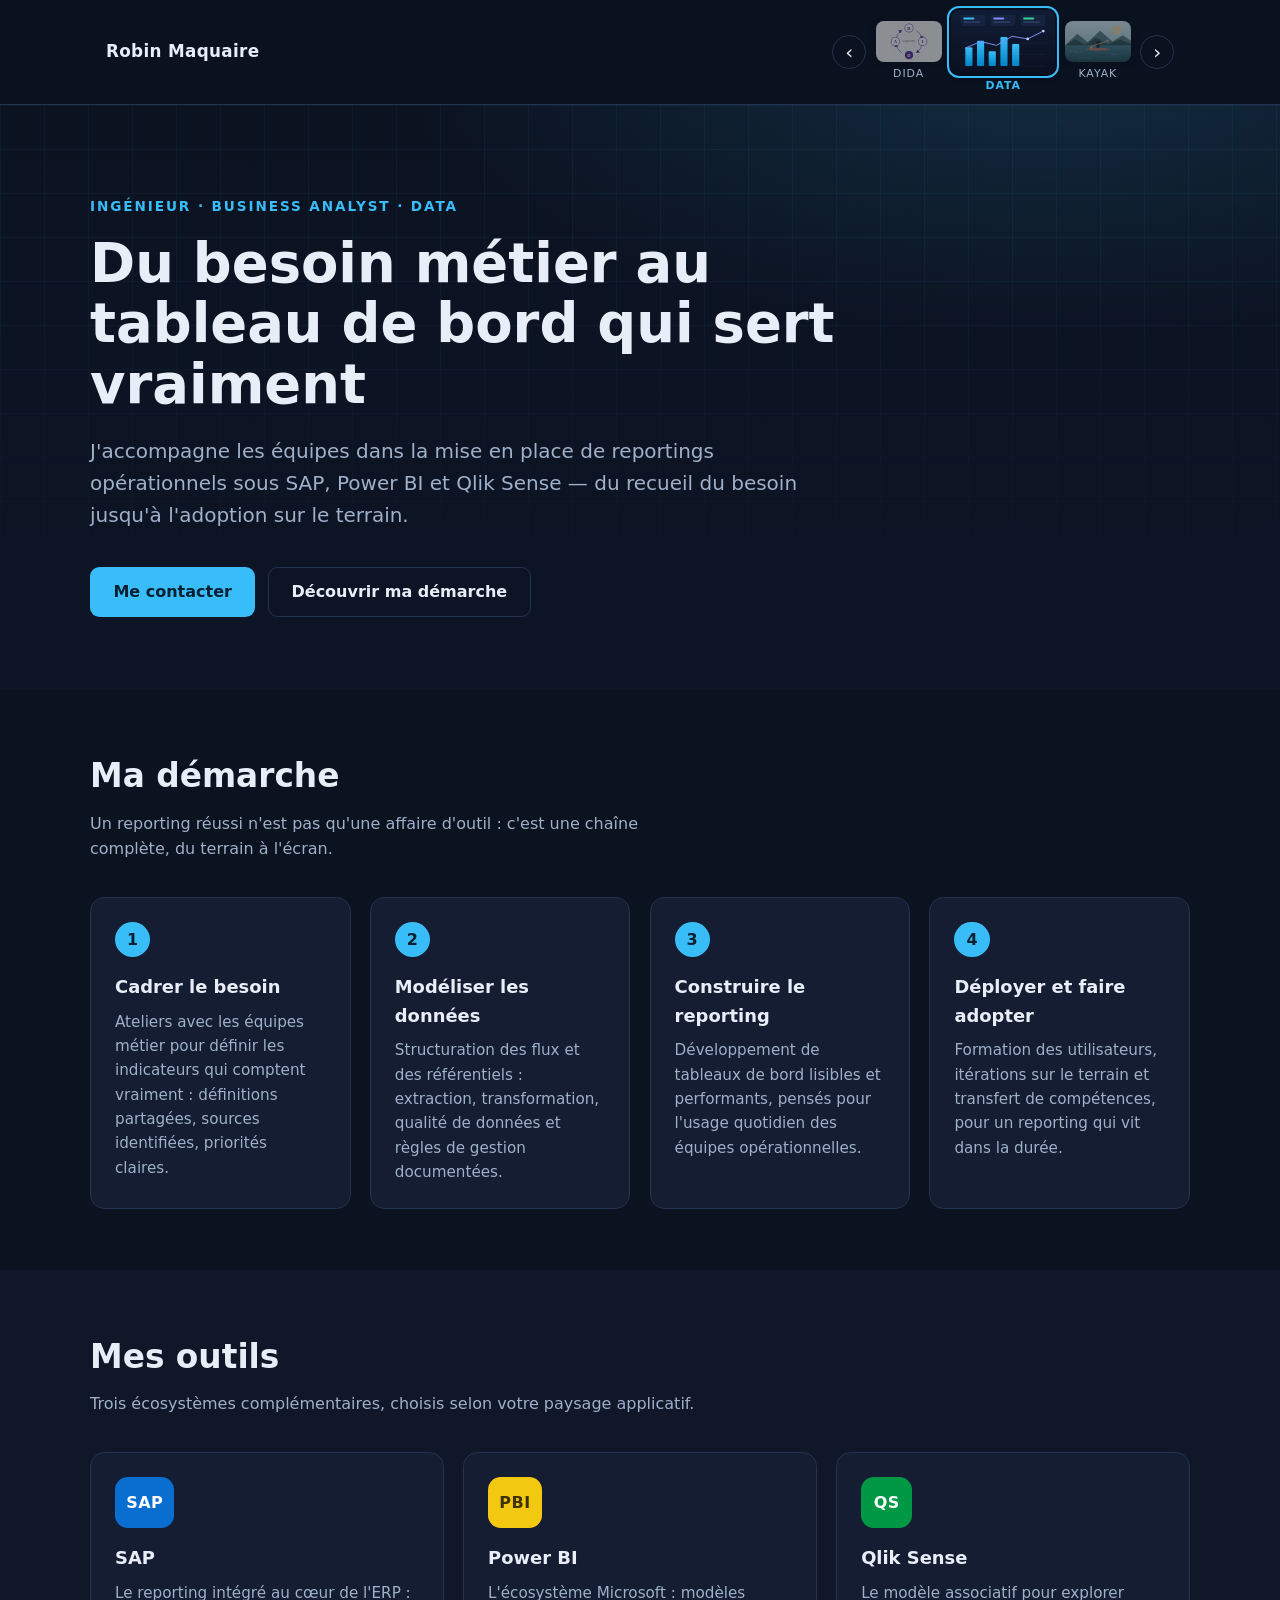
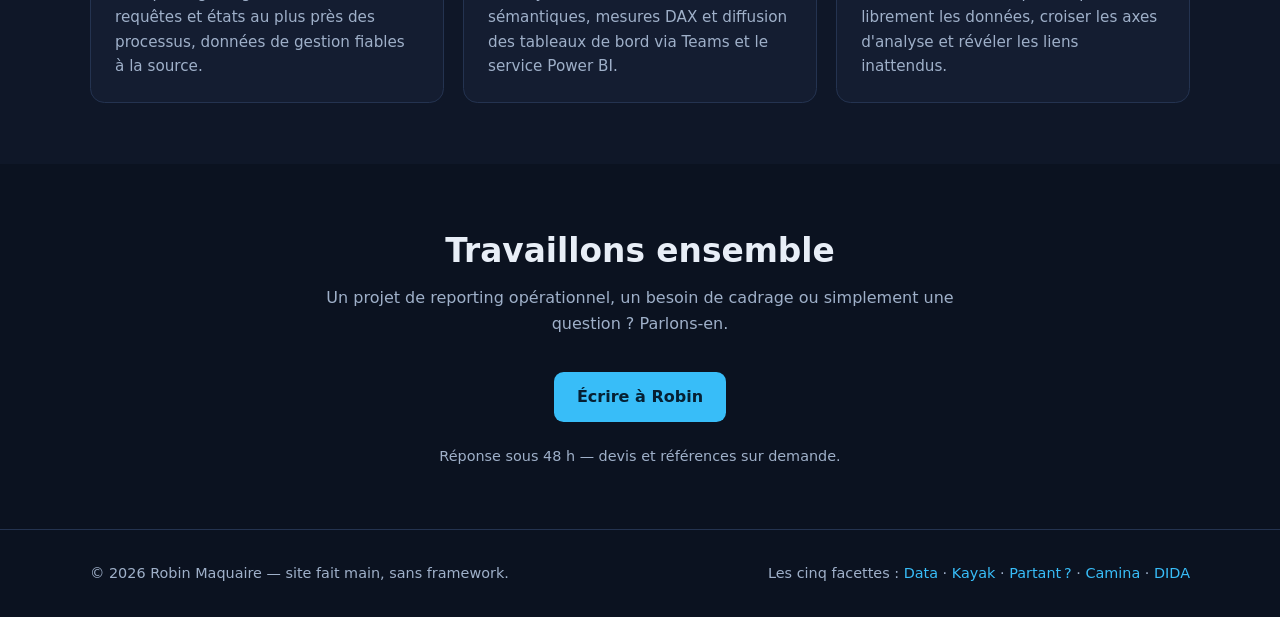
==== index.html @ f20de6e6 "Site personnel à cinq facettes Site vitrine écrit à la main (HTML/CSS/JS standard, sans framework ni" ====
<!DOCTYPE html>
<html lang="fr">
<head>
  <meta charset="utf-8">
  <meta name="viewport" content="width=device-width, initial-scale=1">
  <title>Robin Maquaire — Ingénieur &amp; Business Analyst Data</title>
  <meta name="description" content="Mise en place de reporting opérationnel sous SAP, Power BI et Qlik Sense : du recueil du besoin métier au tableau de bord déployé et adopté.">
  <link rel="icon" href="data:image/svg+xml,<svg xmlns='http://www.w3.org/2000/svg' viewBox='0 0 100 100'><text y='.9em' font-size='90'>📊</text></svg>">
  <link rel="stylesheet" href="css/common.css">
  <link rel="stylesheet" href="css/data.css">
</head>
<body data-facet="data">

  <header class="site-header">
    <div class="header-inner">
      <a class="brand" href="index.html">Robin Maquaire</a>
      <nav class="facet-carousel" aria-label="Changer de facette">
        <a class="fc-arrow" href="dida.html" aria-label="Facette précédente : DIDA">&#8249;</a>
        <a class="fc-item fc-side fc-item--dida" href="dida.html">
          <img src="assets/carousel-dida.svg" alt="Aller à la facette DIDA">
          <span class="fc-label">DIDA</span>
        </a>
        <span class="fc-item fc-center fc-item--data" aria-current="page">
          <img src="assets/carousel-data.svg" alt="">
          <span class="fc-label">Data</span>
        </span>
        <a class="fc-item fc-side fc-item--kayak" href="kayak.html">
          <img src="assets/carousel-kayak.svg" alt="Aller à la facette Kayak">
          <span class="fc-label">Kayak</span>
        </a>
        <a class="fc-arrow" href="kayak.html" aria-label="Facette suivante : Kayak">&#8250;</a>
      </nav>
    </div>
  </header>

  <main>

    <section class="hero hero--data">
      <div class="hero-inner">
        <span class="kicker">Ingénieur · Business Analyst · Data</span>
        <h1>Du besoin métier au tableau de bord qui sert vraiment</h1>
        <p class="lead">J'accompagne les équipes dans la mise en place de reportings opérationnels
          sous SAP, Power BI et Qlik Sense — du recueil du besoin jusqu'à l'adoption sur le terrain.</p>
        <div class="hero-actions">
          <a class="btn btn-primary" href="#contact">Me contacter</a>
          <a class="btn btn-ghost" href="#demarche">Découvrir ma démarche</a>
        </div>
      </div>
    </section>

    <section class="section" id="demarche">
      <div class="section-inner">
        <h2>Ma démarche</h2>
        <p class="section-sub">Un reporting réussi n'est pas qu'une affaire d'outil :
          c'est une chaîne complète, du terrain à l'écran.</p>
        <div class="cards">
          <article class="card">
            <span class="step-num">1</span>
            <h3>Cadrer le besoin</h3>
            <p>Ateliers avec les équipes métier pour définir les indicateurs qui comptent
              vraiment : définitions partagées, sources identifiées, priorités claires.</p>
          </article>
          <article class="card">
            <span class="step-num">2</span>
            <h3>Modéliser les données</h3>
            <p>Structuration des flux et des référentiels : extraction, transformation,
              qualité de données et règles de gestion documentées.</p>
          </article>
          <article class="card">
            <span class="step-num">3</span>
            <h3>Construire le reporting</h3>
            <p>Développement de tableaux de bord lisibles et performants, pensés pour
              l'usage quotidien des équipes opérationnelles.</p>
          </article>
          <article class="card">
            <span class="step-num">4</span>
            <h3>Déployer et faire adopter</h3>
            <p>Formation des utilisateurs, itérations sur le terrain et transfert de
              compétences, pour un reporting qui vit dans la durée.</p>
          </article>
        </div>
      </div>
    </section>

    <section class="section section--alt" id="outils">
      <div class="section-inner">
        <h2>Mes outils</h2>
        <p class="section-sub">Trois écosystèmes complémentaires, choisis selon votre paysage applicatif.</p>
        <div class="cards">
          <article class="card">
            <span class="tool-badge tool-sap">SAP</span>
            <h3>SAP</h3>
            <p>Le reporting intégré au cœur de l'ERP : requêtes et états au plus près
              des processus, données de gestion fiables à la source.</p>
          </article>
          <article class="card">
            <span class="tool-badge tool-pbi">PBI</span>
            <h3>Power BI</h3>
            <p>L'écosystème Microsoft : modèles sémantiques, mesures DAX et diffusion
              des tableaux de bord via Teams et le service Power BI.</p>
          </article>
          <article class="card">
            <span class="tool-badge tool-qlik">QS</span>
            <h3>Qlik Sense</h3>
            <p>Le modèle associatif pour explorer librement les données, croiser les
              axes d'analyse et révéler les liens inattendus.</p>
          </article>
        </div>
      </div>
    </section>

    <section class="section contact" id="contact">
      <div class="section-inner">
        <h2>Travaillons ensemble</h2>
        <p class="section-sub">Un projet de reporting opérationnel, un besoin de cadrage
          ou simplement une question&nbsp;? Parlons-en.</p>
        <a class="btn btn-primary" href="mailto:robin.maquaire@gmail.com?subject=Contact%20%E2%80%94%20Reporting%20data">Écrire à Robin</a>
        <p class="contact-note">Réponse sous 48&nbsp;h — devis et références sur demande.</p>
      </div>
    </section>

  </main>

  <footer class="site-footer">
    <div class="footer-inner">
      <span>© 2026 Robin Maquaire — site fait main, sans framework.</span>
      <span>Les cinq facettes&nbsp;:
        <a href="index.html">Data</a> ·
        <a href="kayak.html">Kayak</a> ·
        <a href="partant.html">Partant&#8201;?</a> ·
        <a href="camina.html">Camina</a> ·
        <a href="dida.html">DIDA</a>
      </span>
    </div>
  </footer>

  <script src="js/carousel.js"></script>
</body>
</html>
---- css/common.css ----
/* ============================================================
   common.css — structure et composants partagés par les 3 facettes.
   Les couleurs et polices viennent des variables définies dans
   le thème de chaque page (data.css, kayak.css, dida.css).
   ============================================================ */

*,
*::before,
*::after {
  box-sizing: border-box;
  margin: 0;
  padding: 0;
}

html {
  scroll-behavior: smooth;
}

body {
  font-family: var(--font-body, system-ui, "Segoe UI", Roboto, sans-serif);
  background: var(--bg);
  color: var(--text);
  line-height: 1.6;
  -webkit-font-smoothing: antialiased;
}

img {
  max-width: 100%;
  display: block;
}

a {
  color: var(--accent);
  text-decoration: none;
}

a:hover {
  text-decoration: underline;
}

section[id] {
  scroll-margin-top: 140px;
}

/* ============ Header + carrousel de facettes ============ */

.site-header {
  position: sticky;
  top: 0;
  z-index: 50;
  background: var(--header-bg);
  backdrop-filter: blur(10px);
  -webkit-backdrop-filter: blur(10px);
  border-bottom: 1px solid var(--border);
}

.header-inner {
  max-width: 1100px;
  margin: 0 auto;
  padding: 0.6rem 1rem;
  display: flex;
  align-items: center;
  justify-content: space-between;
  gap: 1rem;
}

.brand {
  font-weight: 700;
  font-size: 1.05rem;
  color: var(--text);
  letter-spacing: 0.02em;
  white-space: nowrap;
}

.brand:hover {
  text-decoration: none;
  color: var(--accent);
}

.facet-carousel {
  display: flex;
  align-items: center;
  gap: 0.6rem;
}

.fc-arrow {
  display: grid;
  place-items: center;
  width: 2.1rem;
  height: 2.1rem;
  border-radius: 50%;
  border: 1px solid var(--border);
  color: var(--text);
  font-size: 1.25rem;
  line-height: 1;
  transition: background 0.2s, transform 0.2s;
}

.fc-arrow:hover {
  background: var(--accent-soft);
  text-decoration: none;
  transform: scale(1.08);
}

.fc-item {
  display: flex;
  flex-direction: column;
  align-items: center;
  gap: 0.2rem;
  text-align: center;
}

.fc-item:hover {
  text-decoration: none;
}

.fc-item img {
  border-radius: 0.5rem;
  object-fit: cover;
  box-shadow: 0 2px 8px rgba(0, 0, 0, 0.25);
  transition: opacity 0.2s, filter 0.2s, transform 0.2s;
}

.fc-center img {
  width: 104px;
  height: 64px;
  outline: 2px solid var(--accent);
  outline-offset: 2px;
}

.fc-side img {
  width: 66px;
  height: 41px;
  opacity: 0.55;
  filter: saturate(0.5);
}

.fc-side:hover img {
  opacity: 1;
  filter: none;
  transform: translateY(-2px);
}

.fc-label {
  font-size: 0.68rem;
  letter-spacing: 0.09em;
  text-transform: uppercase;
  color: var(--muted);
}

.fc-center .fc-label {
  color: var(--accent);
  font-weight: 700;
}

/* Transition entre facettes : les vignettes glissent vers leur
   nouvelle position lors du changement de page. */
@view-transition {
  navigation: auto;
}

.fc-item--data img {
  view-transition-name: facet-data;
}

.fc-item--kayak img {
  view-transition-name: facet-kayak;
}

.fc-item--dida img {
  view-transition-name: facet-dida;
}

.fc-item--partant img {
  view-transition-name: facet-partant;
}

.fc-item--camina img {
  view-transition-name: facet-camina;
}

::view-transition-group(facet-data),
::view-transition-group(facet-kayak),
::view-transition-group(facet-dida),
::view-transition-group(facet-partant),
::view-transition-group(facet-camina) {
  animation-duration: 0.45s;
}

/* ============ Héros ============ */

.hero {
  position: relative;
  overflow: hidden;
  padding: 5.5rem 1.5rem 4.5rem;
}

.hero-inner {
  position: relative;
  z-index: 1;
  max-width: 1100px;
  margin: 0 auto;
}

.kicker {
  display: inline-block;
  font-size: 0.85rem;
  font-weight: 600;
  letter-spacing: 0.14em;
  text-transform: uppercase;
  color: var(--accent);
  margin-bottom: 1rem;
}

.hero h1 {
  font-family: var(--font-display, inherit);
  font-size: clamp(2.1rem, 5vw, 3.4rem);
  line-height: 1.12;
  max-width: 22ch;
}

.hero .lead {
  font-size: clamp(1.05rem, 2vw, 1.25rem);
  color: var(--muted);
  max-width: 58ch;
  margin-top: 1.2rem;
}

.hero-actions {
  display: flex;
  gap: 0.8rem;
  margin-top: 2.2rem;
  flex-wrap: wrap;
}

/* ============ Boutons ============ */

.btn {
  display: inline-block;
  padding: 0.72rem 1.4rem;
  border-radius: 0.6rem;
  font-weight: 600;
  border: 1px solid transparent;
  transition: filter 0.2s, background 0.2s, transform 0.2s;
}

.btn:hover {
  text-decoration: none;
  transform: translateY(-1px);
}

.btn-primary {
  background: var(--accent);
  color: var(--on-accent, #fff);
}

.btn-primary:hover {
  filter: brightness(1.1);
}

.btn-ghost {
  border-color: var(--border);
  color: var(--text);
}

.btn-ghost:hover {
  background: var(--accent-soft);
}

/* ============ Sections ============ */

.section {
  padding: 3.8rem 1.5rem;
}

.section-inner {
  max-width: 1100px;
  margin: 0 auto;
}

.section h2 {
  font-family: var(--font-display, inherit);
  font-size: clamp(1.5rem, 3vw, 2.05rem);
  margin-bottom: 0.5rem;
}

.section-sub {
  color: var(--muted);
  max-width: 62ch;
  margin-bottom: 2.2rem;
}

.section--alt {
  background: var(--surface-soft, var(--surface));
}

/* ============ Cartes ============ */

.cards {
  display: grid;
  gap: 1.2rem;
  grid-template-columns: repeat(auto-fit, minmax(235px, 1fr));
}

.card {
  background: var(--surface);
  border: 1px solid var(--border);
  border-radius: 0.9rem;
  padding: 1.5rem;
  transition: transform 0.2s, box-shadow 0.2s;
}

.card:hover {
  transform: translateY(-3px);
  box-shadow: 0 10px 28px rgba(0, 0, 0, 0.12);
}

.card h3 {
  margin-bottom: 0.5rem;
  font-size: 1.12rem;
}

.card p {
  color: var(--muted);
  font-size: 0.95rem;
}

.card .picto {
  display: grid;
  place-items: center;
  width: 3.1rem;
  height: 3.1rem;
  border-radius: 0.8rem;
  background: var(--accent-soft);
  font-size: 1.6rem;
  margin-bottom: 1rem;
}

.card .tag {
  display: inline-block;
  margin-top: 1rem;
  padding: 0.25rem 0.7rem;
  border-radius: 999px;
  background: var(--accent-soft);
  color: var(--accent);
  font-size: 0.8rem;
  font-weight: 600;
}

.step-num {
  display: grid;
  place-items: center;
  width: 2.2rem;
  height: 2.2rem;
  border-radius: 50%;
  background: var(--accent);
  color: var(--on-accent, #fff);
  font-weight: 700;
  margin-bottom: 1rem;
}

/* ============ Contact ============ */

.contact .section-inner {
  text-align: center;
}

.contact .section-sub {
  margin-left: auto;
  margin-right: auto;
}

.contact-note {
  margin-top: 1.4rem;
  color: var(--muted);
  font-size: 0.9rem;
}

/* ============ Pied de page ============ */

.site-footer {
  border-top: 1px solid var(--border);
  padding: 2rem 1.5rem;
  color: var(--muted);
  font-size: 0.9rem;
}

.footer-inner {
  max-width: 1100px;
  margin: 0 auto;
  display: flex;
  justify-content: space-between;
  align-items: center;
  gap: 1rem;
  flex-wrap: wrap;
}

/* ============ Responsive ============ */

@media (max-width: 780px) {
  .header-inner {
    flex-direction: column;
    gap: 0.35rem;
    padding: 0.5rem 0.8rem;
  }

  .brand {
    font-size: 0.95rem;
  }

  .fc-center img {
    width: 86px;
    height: 53px;
  }

  .fc-side img {
    width: 52px;
    height: 32px;
  }

  .hero {
    padding: 3.5rem 1.2rem 3rem;
  }

  .section {
    padding: 2.8rem 1.2rem;
  }

  section[id] {
    scroll-margin-top: 160px;
  }
}

@media (prefers-reduced-motion: reduce) {
  html {
    scroll-behavior: auto;
  }

  *,
  *::before,
  *::after {
    animation-duration: 0.01ms !important;
    transition-duration: 0.01ms !important;
  }
}
---- css/data.css ----
/* Thème Data — corporate, sombre, motifs « dashboard ». */

:root {
  --bg: #0b1220;
  --surface: #141d31;
  --surface-soft: #0f1728;
  --border: #243350;
  --text: #e8eef7;
  --muted: #9fb0c9;
  --accent: #38bdf8;
  --on-accent: #062033;
  --accent-soft: rgba(56, 189, 248, 0.12);
  --header-bg: rgba(11, 18, 32, 0.85);
  --font-display: "Segoe UI", system-ui, sans-serif;
  --font-body: system-ui, "Segoe UI", Roboto, sans-serif;
}

/* Héros : halo cyan + grille façon tableau de bord */
.hero--data {
  background:
    radial-gradient(1100px 480px at 82% -10%, rgba(56, 189, 248, 0.16), transparent 60%),
    linear-gradient(180deg, #0b1220, #0d1526);
}

.hero--data::before {
  content: "";
  position: absolute;
  inset: 0;
  background-image:
    linear-gradient(rgba(56, 189, 248, 0.06) 1px, transparent 1px),
    linear-gradient(90deg, rgba(56, 189, 248, 0.06) 1px, transparent 1px);
  background-size: 44px 44px;
  -webkit-mask-image: linear-gradient(180deg, #000 25%, transparent 90%);
  mask-image: linear-gradient(180deg, #000 25%, transparent 90%);
}

/* Badges outils */
.tool-badge {
  display: inline-grid;
  place-items: center;
  min-width: 3.2rem;
  height: 3.2rem;
  padding: 0 0.7rem;
  border-radius: 0.8rem;
  font-weight: 800;
  font-size: 1rem;
  letter-spacing: 0.03em;
  color: #fff;
  margin-bottom: 1rem;
}

.tool-sap {
  background: #0a6ed1;
}

.tool-pbi {
  background: #f2c811;
  color: #3f3200;
}

.tool-qlik {
  background: #009845;
}
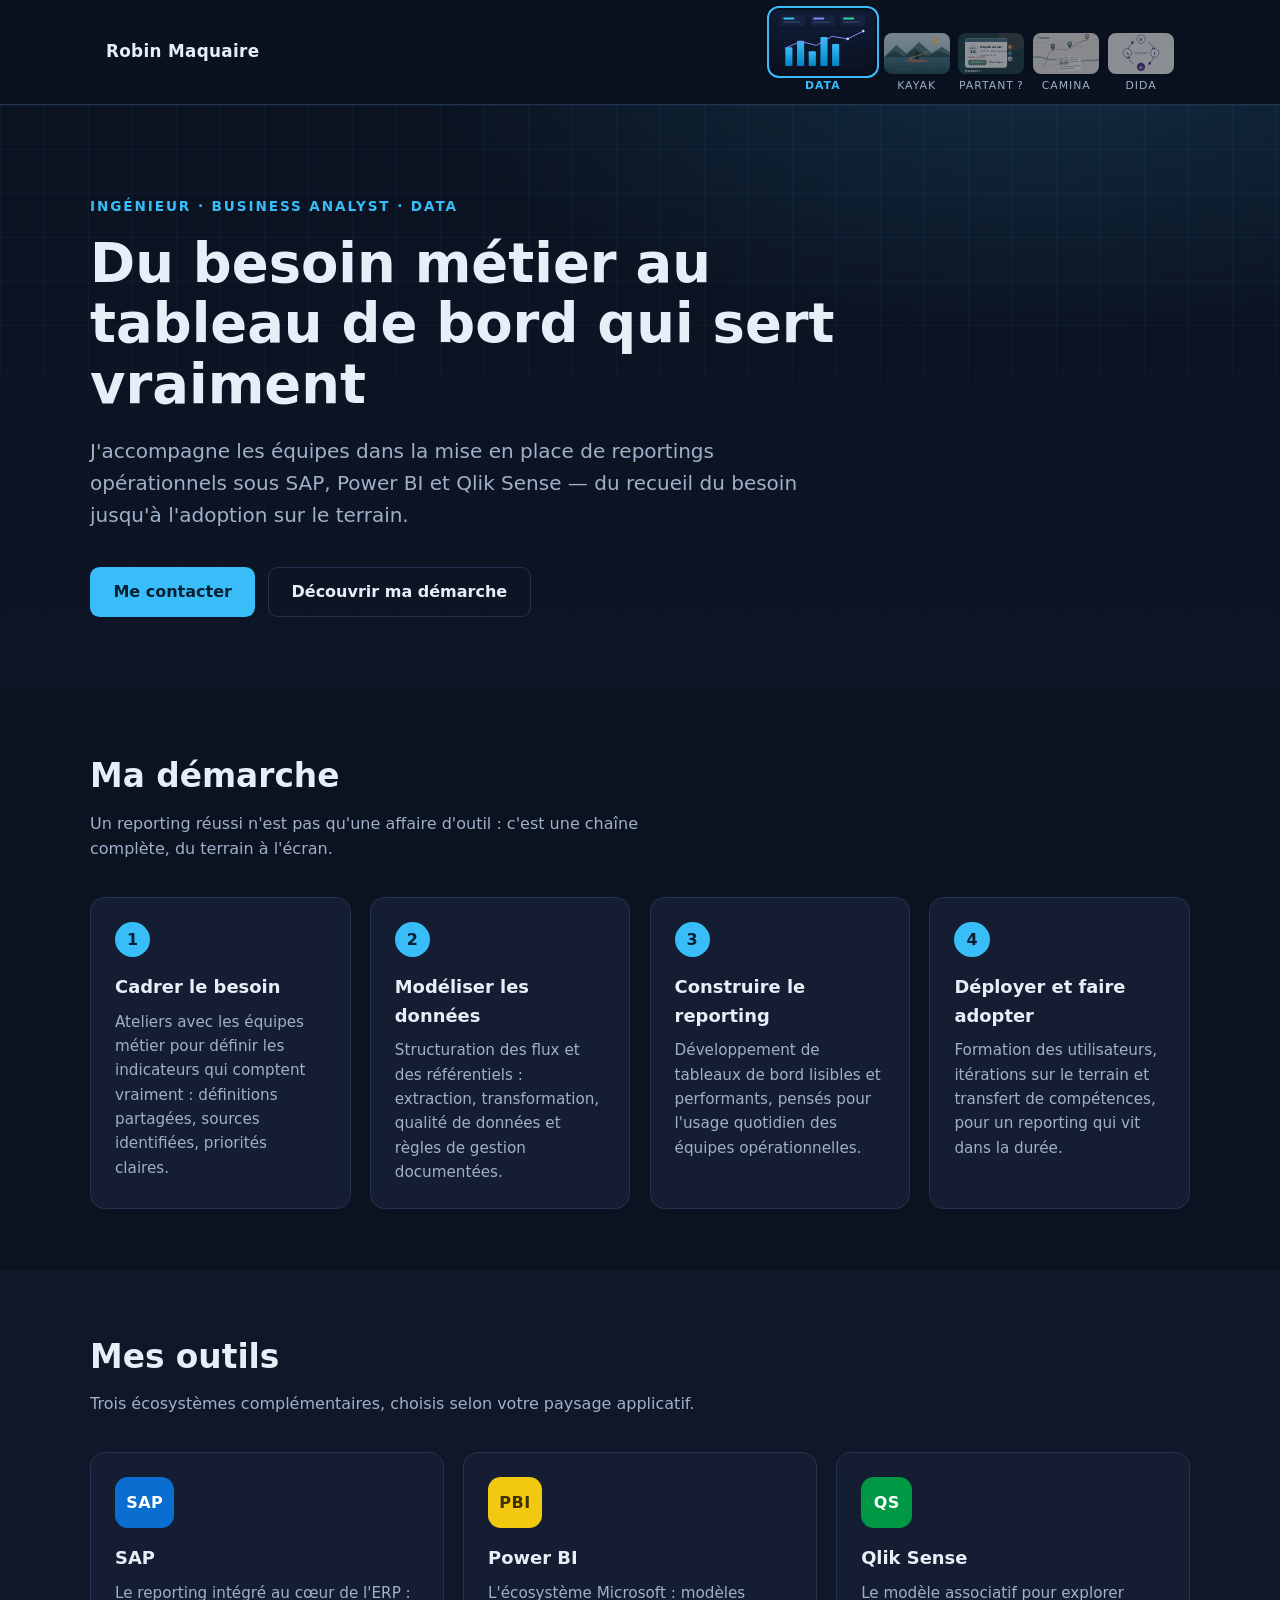
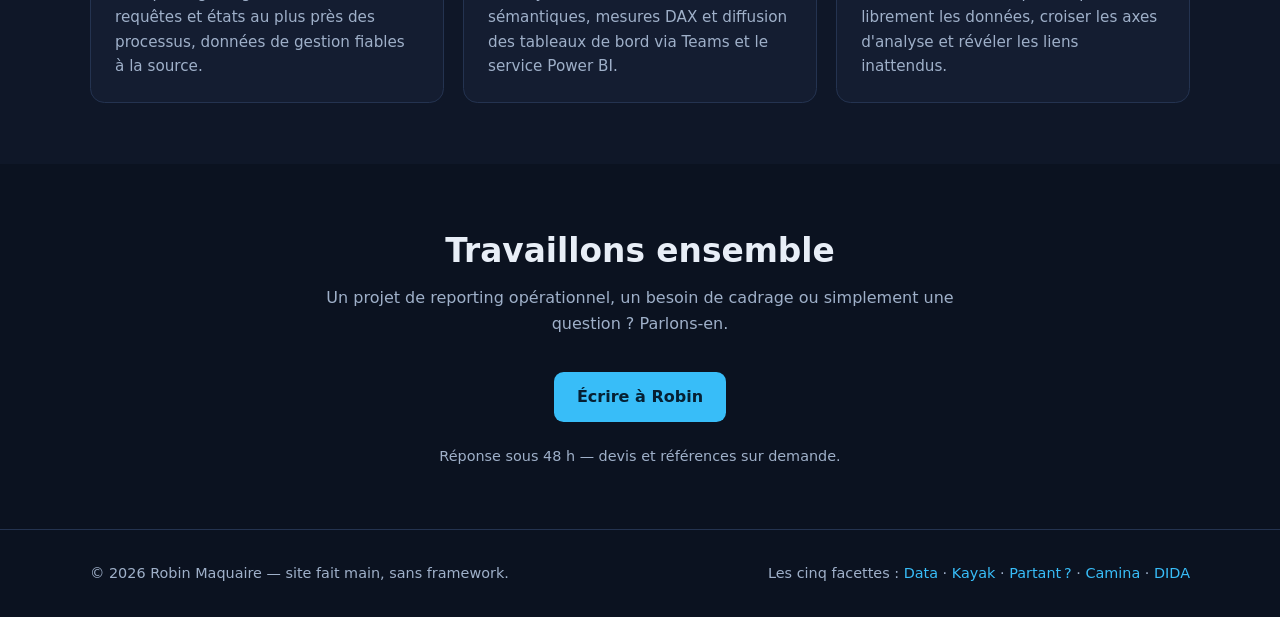
==== commit 5a10f8f8: "Les cinq vignettes affichées en permanence, et Camina cliquable Le carrousel n'affichait que la face" ====
--- a/index.html
+++ b/index.html
@@ -14,21 +14,27 @@
   <header class="site-header">
     <div class="header-inner">
       <a class="brand" href="index.html">Robin Maquaire</a>
-      <nav class="facet-carousel" aria-label="Changer de facette">
-        <a class="fc-arrow" href="dida.html" aria-label="Facette précédente : DIDA">&#8249;</a>
-        <a class="fc-item fc-side fc-item--dida" href="dida.html">
-          <img src="assets/carousel-dida.svg" alt="Aller à la facette DIDA">
-          <span class="fc-label">DIDA</span>
-        </a>
-        <span class="fc-item fc-center fc-item--data" aria-current="page">
+      <nav class="facet-bar" aria-label="Choisir une facette">
+        <span class="fc-item fc-current fc-item--data" aria-current="page">
           <img src="assets/carousel-data.svg" alt="">
           <span class="fc-label">Data</span>
         </span>
-        <a class="fc-item fc-side fc-item--kayak" href="kayak.html">
-          <img src="assets/carousel-kayak.svg" alt="Aller à la facette Kayak">
+        <a class="fc-item fc-item--kayak" href="kayak.html">
+          <img src="assets/carousel-kayak.svg" alt="">
           <span class="fc-label">Kayak</span>
         </a>
-        <a class="fc-arrow" href="kayak.html" aria-label="Facette suivante : Kayak">&#8250;</a>
+        <a class="fc-item fc-item--partant" href="partant.html">
+          <img src="assets/carousel-partant.svg" alt="">
+          <span class="fc-label">Partant&#8201;?</span>
+        </a>
+        <a class="fc-item fc-item--camina" href="camina.html">
+          <img src="assets/carousel-camina.svg" alt="">
+          <span class="fc-label">Camina</span>
+        </a>
+        <a class="fc-item fc-item--dida" href="dida.html">
+          <img src="assets/carousel-dida.svg" alt="">
+          <span class="fc-label">DIDA</span>
+        </a>
       </nav>
     </div>
   </header>
--- a/css/common.css
+++ b/css/common.css
@@ -42,7 +42,7 @@
   scroll-margin-top: 140px;
 }
 
-/* ============ Header + carrousel de facettes ============ */
+/* ============ Header + barre de facettes ============ */
 
 .site-header {
   position: sticky;
@@ -77,29 +77,14 @@
   color: var(--accent);
 }
 
-.facet-carousel {
+/* Les cinq facettes sont toutes visibles : la courante est plus grande,
+   cernée de l'accent du thème ; les autres restent en retrait jusqu'au survol.
+   L'alignement en bas met tous les libellés sur la même ligne malgré la
+   différence de hauteur des vignettes. */
+.facet-bar {
   display: flex;
-  align-items: center;
-  gap: 0.6rem;
-}
-
-.fc-arrow {
-  display: grid;
-  place-items: center;
-  width: 2.1rem;
-  height: 2.1rem;
-  border-radius: 50%;
-  border: 1px solid var(--border);
-  color: var(--text);
-  font-size: 1.25rem;
-  line-height: 1;
-  transition: background 0.2s, transform 0.2s;
-}
-
-.fc-arrow:hover {
-  background: var(--accent-soft);
-  text-decoration: none;
-  transform: scale(1.08);
+  align-items: flex-end;
+  gap: 0.55rem;
 }
 
 .fc-item {
@@ -115,30 +100,29 @@
 }
 
 .fc-item img {
+  width: 66px;
+  height: 41px;
   border-radius: 0.5rem;
   object-fit: cover;
   box-shadow: 0 2px 8px rgba(0, 0, 0, 0.25);
-  transition: opacity 0.2s, filter 0.2s, transform 0.2s;
-}
-
-.fc-center img {
-  width: 104px;
-  height: 64px;
-  outline: 2px solid var(--accent);
-  outline-offset: 2px;
-}
-
-.fc-side img {
-  width: 66px;
-  height: 41px;
   opacity: 0.55;
   filter: saturate(0.5);
-}
-
-.fc-side:hover img {
+  transition: opacity 0.2s, filter 0.2s, transform 0.2s;
+}
+
+.fc-item:hover img {
   opacity: 1;
   filter: none;
   transform: translateY(-2px);
+}
+
+.fc-current img {
+  width: 104px;
+  height: 64px;
+  opacity: 1;
+  filter: none;
+  outline: 2px solid var(--accent);
+  outline-offset: 2px;
 }
 
 .fc-label {
@@ -146,15 +130,20 @@
   letter-spacing: 0.09em;
   text-transform: uppercase;
   color: var(--muted);
-}
-
-.fc-center .fc-label {
+  white-space: nowrap;
+}
+
+.fc-item:hover .fc-label {
+  color: var(--text);
+}
+
+.fc-current .fc-label {
   color: var(--accent);
   font-weight: 700;
 }
 
-/* Transition entre facettes : les vignettes glissent vers leur
-   nouvelle position lors du changement de page. */
+/* Transition entre facettes : chaque vignette glisse vers sa nouvelle taille
+   et sa nouvelle position lors du changement de page. */
 @view-transition {
   navigation: auto;
 }
@@ -408,14 +397,23 @@
     font-size: 0.95rem;
   }
 
-  .fc-center img {
-    width: 86px;
-    height: 53px;
-  }
-
-  .fc-side img {
-    width: 52px;
-    height: 32px;
+  .facet-bar {
+    gap: 0.4rem;
+  }
+
+  .fc-item img {
+    width: 46px;
+    height: 29px;
+  }
+
+  .fc-current img {
+    width: 76px;
+    height: 47px;
+  }
+
+  .fc-label {
+    font-size: 0.6rem;
+    letter-spacing: 0.04em;
   }
 
   .hero {
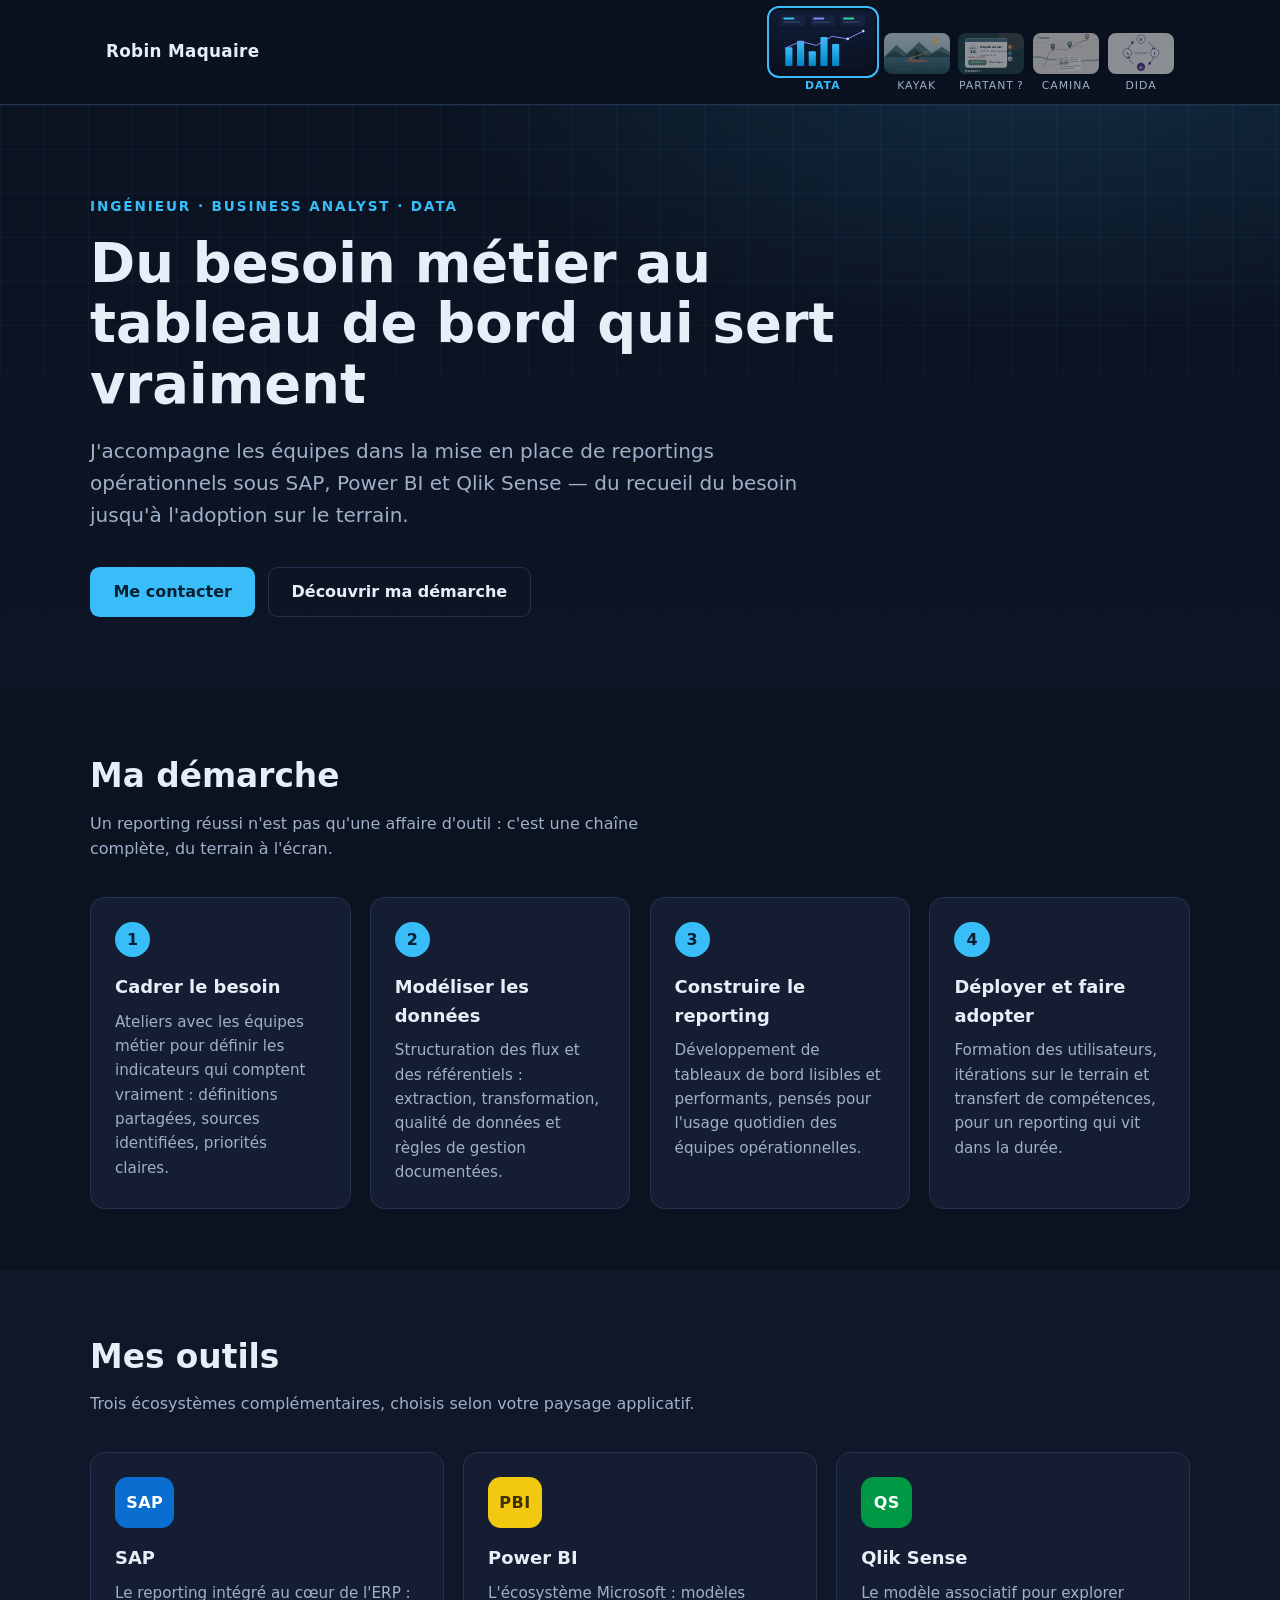
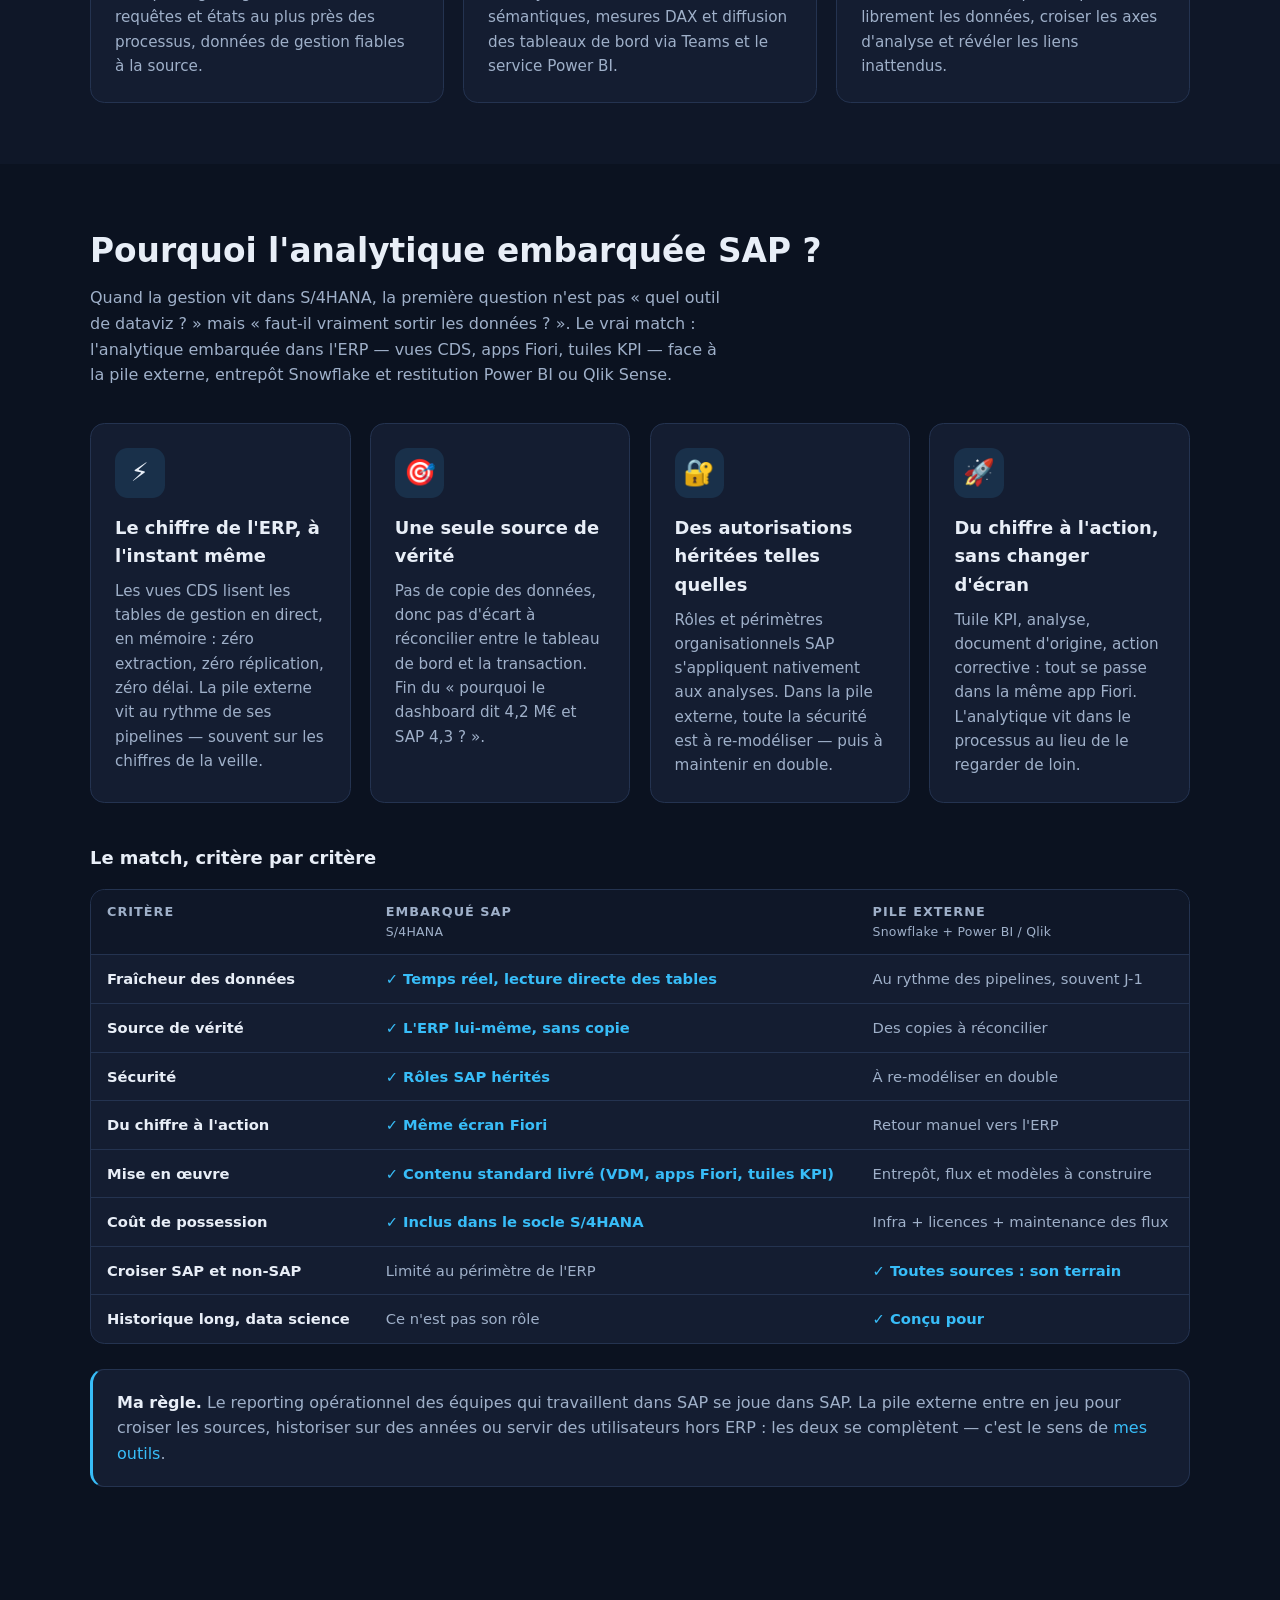
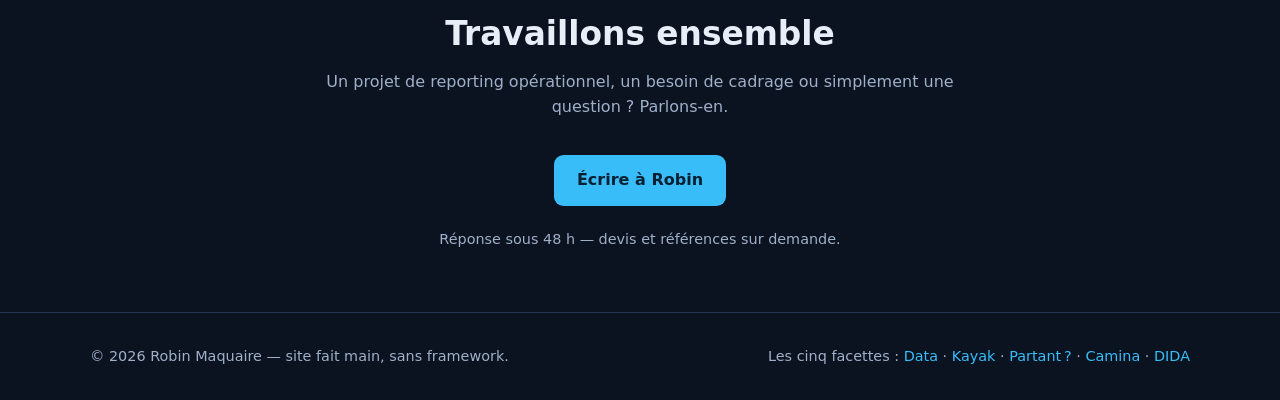
==== commit 1e269d49: "Le benchmark de l'écran Data : l'embarqué SAP face à la pile externe La facette Data gagne une secti" ====
--- a/index.html
+++ b/index.html
@@ -115,6 +115,107 @@
       </div>
     </section>
 
+    <section class="section" id="benchmark">
+      <div class="section-inner">
+        <h2>Pourquoi l'analytique embarquée SAP&nbsp;?</h2>
+        <p class="section-sub">Quand la gestion vit dans S/4HANA, la première question n'est pas
+          «&nbsp;quel outil de dataviz&nbsp;?&nbsp;» mais «&nbsp;faut-il vraiment sortir les
+          données&nbsp;?&nbsp;». Le vrai match&nbsp;: l'analytique embarquée dans l'ERP — vues CDS,
+          apps Fiori, tuiles KPI — face à la pile externe, entrepôt Snowflake et restitution
+          Power BI ou Qlik Sense.</p>
+        <div class="cards">
+          <article class="card">
+            <span class="picto">⚡</span>
+            <h3>Le chiffre de l'ERP, à l'instant même</h3>
+            <p>Les vues CDS lisent les tables de gestion en direct, en mémoire&nbsp;: zéro
+              extraction, zéro réplication, zéro délai. La pile externe vit au rythme de ses
+              pipelines — souvent sur les chiffres de la veille.</p>
+          </article>
+          <article class="card">
+            <span class="picto">🎯</span>
+            <h3>Une seule source de vérité</h3>
+            <p>Pas de copie des données, donc pas d'écart à réconcilier entre le tableau de bord
+              et la transaction. Fin du «&nbsp;pourquoi le dashboard dit 4,2&nbsp;M€ et
+              SAP&nbsp;4,3&nbsp;?&nbsp;».</p>
+          </article>
+          <article class="card">
+            <span class="picto">🔐</span>
+            <h3>Des autorisations héritées telles quelles</h3>
+            <p>Rôles et périmètres organisationnels SAP s'appliquent nativement aux analyses.
+              Dans la pile externe, toute la sécurité est à re-modéliser — puis à maintenir en
+              double.</p>
+          </article>
+          <article class="card">
+            <span class="picto">🚀</span>
+            <h3>Du chiffre à l'action, sans changer d'écran</h3>
+            <p>Tuile KPI, analyse, document d'origine, action corrective&nbsp;: tout se passe
+              dans la même app Fiori. L'analytique vit dans le processus au lieu de le regarder
+              de loin.</p>
+          </article>
+        </div>
+        <h3 class="bench-h3">Le match, critère par critère</h3>
+        <div class="bench-table-wrap">
+          <table class="bench-table">
+            <thead>
+              <tr>
+                <th scope="col">Critère</th>
+                <th scope="col">Embarqué SAP <span class="bench-col-sub">S/4HANA</span></th>
+                <th scope="col">Pile externe <span class="bench-col-sub">Snowflake + Power&nbsp;BI / Qlik</span></th>
+              </tr>
+            </thead>
+            <tbody>
+              <tr>
+                <th scope="row">Fraîcheur des données</th>
+                <td class="win">✓&nbsp;Temps réel, lecture directe des tables</td>
+                <td>Au rythme des pipelines, souvent J-1</td>
+              </tr>
+              <tr>
+                <th scope="row">Source de vérité</th>
+                <td class="win">✓&nbsp;L'ERP lui-même, sans copie</td>
+                <td>Des copies à réconcilier</td>
+              </tr>
+              <tr>
+                <th scope="row">Sécurité</th>
+                <td class="win">✓&nbsp;Rôles SAP hérités</td>
+                <td>À re-modéliser en double</td>
+              </tr>
+              <tr>
+                <th scope="row">Du chiffre à l'action</th>
+                <td class="win">✓&nbsp;Même écran Fiori</td>
+                <td>Retour manuel vers l'ERP</td>
+              </tr>
+              <tr>
+                <th scope="row">Mise en œuvre</th>
+                <td class="win">✓&nbsp;Contenu standard livré (VDM, apps Fiori, tuiles KPI)</td>
+                <td>Entrepôt, flux et modèles à construire</td>
+              </tr>
+              <tr>
+                <th scope="row">Coût de possession</th>
+                <td class="win">✓&nbsp;Inclus dans le socle S/4HANA</td>
+                <td>Infra + licences + maintenance des flux</td>
+              </tr>
+              <tr>
+                <th scope="row">Croiser SAP et non-SAP</th>
+                <td>Limité au périmètre de l'ERP</td>
+                <td class="win">✓&nbsp;Toutes sources&nbsp;: son terrain</td>
+              </tr>
+              <tr>
+                <th scope="row">Historique long, data science</th>
+                <td>Ce n'est pas son rôle</td>
+                <td class="win">✓&nbsp;Conçu pour</td>
+              </tr>
+            </tbody>
+          </table>
+        </div>
+        <aside class="bench-verdict">
+          <p><strong>Ma règle.</strong> Le reporting opérationnel des équipes qui travaillent dans
+            SAP se joue dans SAP. La pile externe entre en jeu pour croiser les sources, historiser
+            sur des années ou servir des utilisateurs hors ERP&nbsp;: les deux se complètent —
+            c'est le sens de <a href="#outils">mes outils</a>.</p>
+        </aside>
+      </div>
+    </section>
+
     <section class="section contact" id="contact">
       <div class="section-inner">
         <h2>Travaillons ensemble</h2>
--- a/css/data.css
+++ b/css/data.css
@@ -61,3 +61,83 @@
 .tool-qlik {
   background: #009845;
 }
+
+/* ============ Benchmark : embarqué SAP vs pile externe ============ */
+
+.bench-h3 {
+  margin-top: 2.6rem;
+  font-size: 1.12rem;
+}
+
+/* Le tableau défile seul sur mobile ; la page, jamais. */
+.bench-table-wrap {
+  margin-top: 1rem;
+  overflow-x: auto;
+  border: 1px solid var(--border);
+  border-radius: 0.9rem;
+  background: var(--surface);
+}
+
+.bench-table {
+  width: 100%;
+  min-width: 640px;
+  border-collapse: collapse;
+  font-size: 0.92rem;
+}
+
+.bench-table th,
+.bench-table td {
+  padding: 0.75rem 1rem;
+  text-align: left;
+  vertical-align: top;
+  border-bottom: 1px solid var(--border);
+}
+
+.bench-table tbody tr:last-child th,
+.bench-table tbody tr:last-child td {
+  border-bottom: none;
+}
+
+.bench-table thead th {
+  background: var(--surface-soft);
+  font-size: 0.8rem;
+  letter-spacing: 0.08em;
+  text-transform: uppercase;
+  color: var(--muted);
+}
+
+.bench-col-sub {
+  display: block;
+  font-weight: 400;
+  font-size: 0.78rem;
+  letter-spacing: 0.02em;
+  text-transform: none;
+}
+
+.bench-table tbody th {
+  font-weight: 600;
+  color: var(--text);
+}
+
+.bench-table td {
+  color: var(--muted);
+}
+
+.bench-table td.win {
+  color: var(--accent);
+  font-weight: 600;
+}
+
+.bench-verdict {
+  margin-top: 1.6rem;
+  padding: 1.2rem 1.5rem;
+  background: var(--surface);
+  border: 1px solid var(--border);
+  border-left: 3px solid var(--accent);
+  border-radius: 0.9rem;
+  color: var(--muted);
+}
+
+.bench-verdict strong {
+  color: var(--text);
+}
